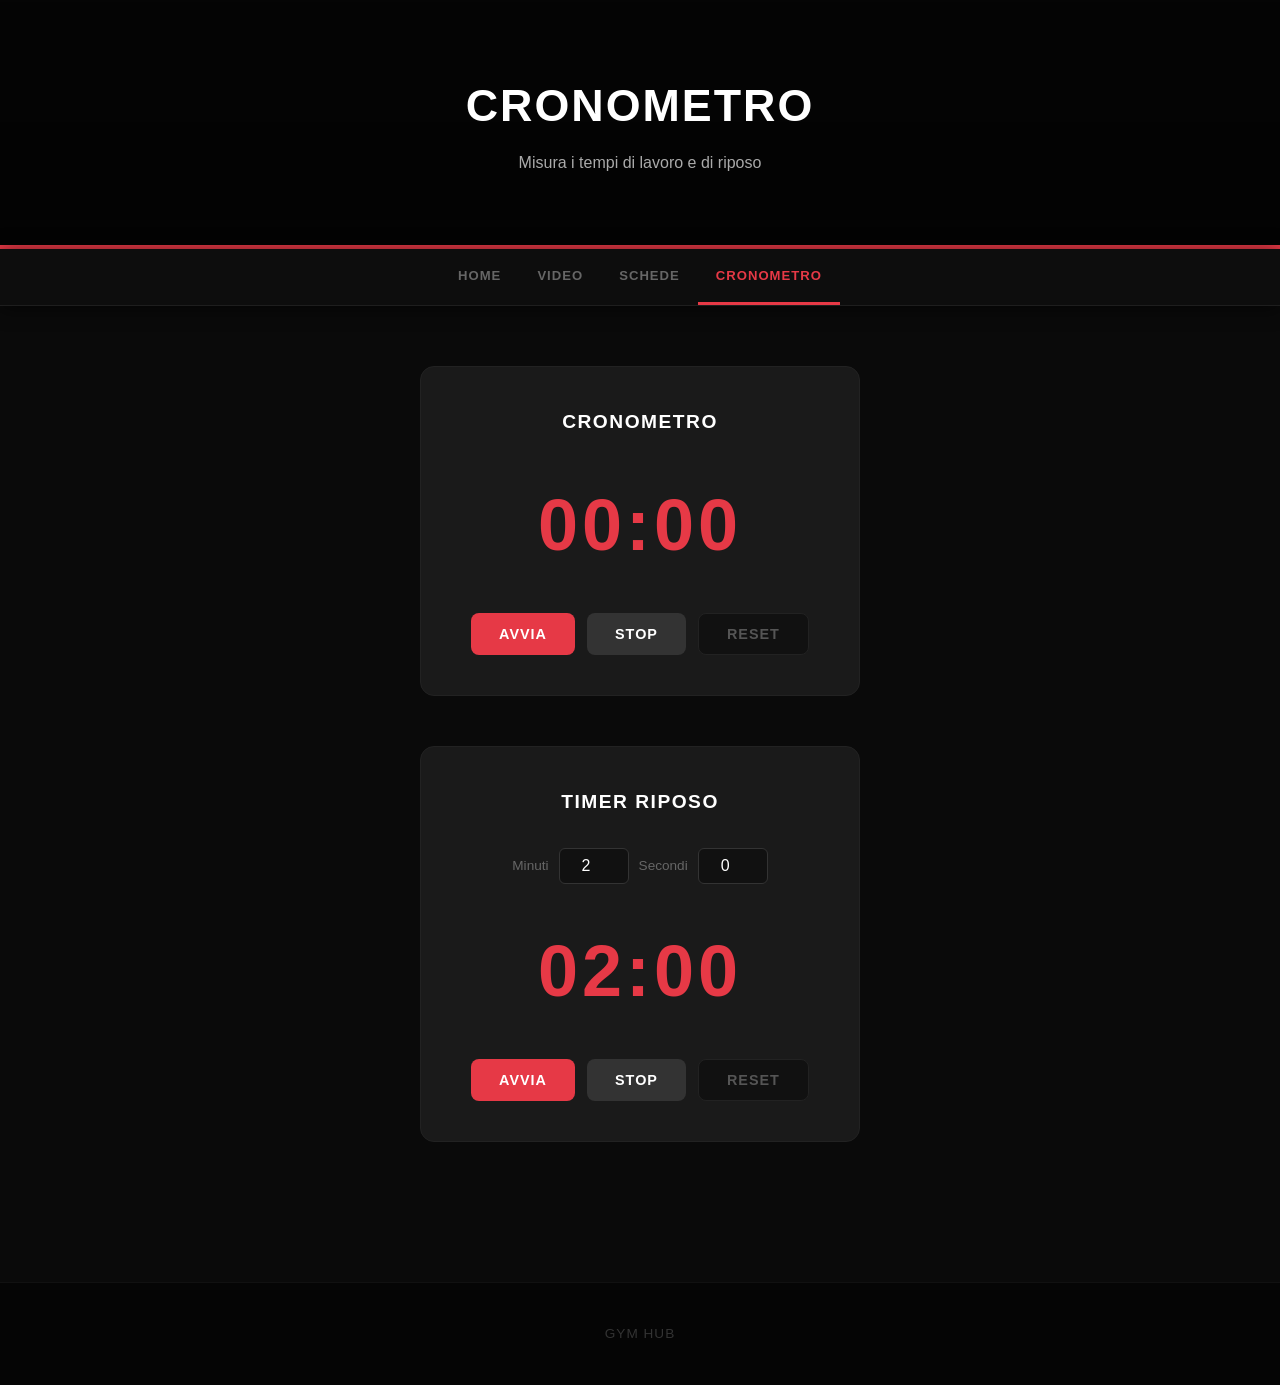
==== cronometro.html @ 0157b134 "Add files via upload" ====
<!DOCTYPE html>
<html lang="it">
<head>
    <meta charset="UTF-8">
    <meta name="viewport" content="width=device-width, initial-scale=1.0">
    <title>Cronometro - Gym Hub</title>
    <link rel="icon" type="image/svg+xml" href="data:image/svg+xml,%3Csvg xmlns%3D%22http%3A%2F%2Fwww.w3.org%2F2000%2Fsvg%22 viewBox%3D%220 0 64 64%22%3E%3Crect width%3D%2264%22 height%3D%2264%22 rx%3D%2210%22 fill%3D%22%230a0a0a%22%2F%3E%3Crect x%3D%2218%22 y%3D%2230%22 width%3D%2228%22 height%3D%224%22 rx%3D%222%22 fill%3D%22%23e63946%22%2F%3E%3Crect x%3D%225%22 y%3D%2222%22 width%3D%228%22 height%3D%2220%22 rx%3D%223%22 fill%3D%22%23e63946%22%2F%3E%3Crect x%3D%2213%22 y%3D%2226%22 width%3D%225%22 height%3D%2212%22 rx%3D%222%22 fill%3D%22%23e63946%22%2F%3E%3Crect x%3D%2246%22 y%3D%2226%22 width%3D%225%22 height%3D%2212%22 rx%3D%222%22 fill%3D%22%23e63946%22%2F%3E%3Crect x%3D%2251%22 y%3D%2222%22 width%3D%228%22 height%3D%2220%22 rx%3D%223%22 fill%3D%22%23e63946%22%2F%3E%3C%2Fsvg%3E">
    <link rel="stylesheet" href="style.css">
    <style>
        /* Contenitore centrale della pagina */
        .crono-wrapper {
            display: flex;
            flex-direction: column;
            align-items: center;
            gap: 50px;
            padding: 20px 0 60px;
        }

        /* Box cronometro e timer */
        .crono-box {
            background: #1a1a1a;
            border: 1px solid #222;
            border-radius: 14px;
            padding: 40px;
            width: 100%;
            max-width: 440px;
            text-align: center;
        }

        .crono-box h2 {
            color: #fff;
            font-size: 1.2rem;
            margin-bottom: 30px;
            text-transform: uppercase;
            letter-spacing: 1.5px;
        }

        /* Display numerico grande */
        .crono-display {
            font-size: 4.5rem;
            font-weight: 700;
            color: #e63946;
            letter-spacing: 4px;
            margin-bottom: 30px;
            font-variant-numeric: tabular-nums;
        }

        /* Pulsanti azione */
        .crono-buttons {
            display: flex;
            gap: 12px;
            justify-content: center;
        }

        .btn-crono {
            padding: 12px 28px;
            border: none;
            border-radius: 8px;
            font-size: 0.9rem;
            font-weight: 700;
            text-transform: uppercase;
            letter-spacing: 1px;
            cursor: pointer;
            transition: all 0.2s;
        }

        .btn-start  { background: #e63946; color: #fff; }
        .btn-start:hover  { background: #c0303c; }

        .btn-stop   { background: #333; color: #fff; }
        .btn-stop:hover   { background: #444; }

        .btn-reset  { background: #111; color: #555; border: 1px solid #222; }
        .btn-reset:hover  { color: #aaa; border-color: #444; }

        /* Sezione impostazione timer riposo */
        .timer-input-row {
            display: flex;
            align-items: center;
            justify-content: center;
            gap: 10px;
            margin-bottom: 30px;
        }

        .timer-input-row label {
            color: #666;
            font-size: 0.85rem;
        }

        .timer-input-row input {
            width: 70px;
            padding: 8px 10px;
            background: #111;
            border: 1px solid #333;
            border-radius: 6px;
            color: #fff;
            font-size: 1rem;
            text-align: center;
        }

        /* Messaggio di fine timer */
        .timer-alert {
            display: none;
            background: #e63946;
            color: #fff;
            padding: 10px 20px;
            border-radius: 8px;
            font-weight: 700;
            margin-bottom: 20px;
            font-size: 0.95rem;
        }
    </style>
</head>
<body>

<header>
    <div class="logo-row">
        <h1>Cronometro</h1>
    </div>
    <p>Misura i tempi di lavoro e di riposo</p>
</header>

<nav>
    <ul>
        <li><a href="index.html">Home</a></li>
        <li><a href="video.html">Video</a></li>
        <li><a href="schede.html">Schede</a></li>
        <li><a href="cronometro.html" class="active">Cronometro</a></li>
    </ul>
</nav>

<main>
    <div class="crono-wrapper">

        <!-- ==============================
             CRONOMETRO
        ============================== -->
        <div class="crono-box">
            <h2>Cronometro</h2>

            <!-- Il testo viene aggiornato da JavaScript -->
            <div class="crono-display" id="cronoDisplay">00:00</div>

            <div class="crono-buttons">
                <button class="btn-crono btn-start" onclick="cronoStart()">Avvia</button>
                <button class="btn-crono btn-stop"  onclick="cronoStop()">Stop</button>
                <button class="btn-crono btn-reset" onclick="cronoReset()">Reset</button>
            </div>
        </div>


        <!-- ==============================
             TIMER RIPOSO
        ============================== -->
        <div class="crono-box">
            <h2>Timer Riposo</h2>

            <!-- Avviso visivo quando il tempo scade -->
            <div class="timer-alert" id="timerAlert">⏰ Tempo scaduto!</div>

            <div class="timer-input-row">
                <label for="timerMinuti">Minuti</label>
                <input type="number" id="timerMinuti" value="2" min="0" max="59">
                <label for="timerSecondi">Secondi</label>
                <input type="number" id="timerSecondi" value="0" min="0" max="59">
            </div>

            <div class="crono-display" id="timerDisplay">02:00</div>

            <div class="crono-buttons">
                <button class="btn-crono btn-start" onclick="timerStart()">Avvia</button>
                <button class="btn-crono btn-stop"  onclick="timerStop()">Stop</button>
                <button class="btn-crono btn-reset" onclick="timerReset()">Reset</button>
            </div>
        </div>

    </div>
</main>

<footer>
    <p>Gym Hub</p>
</footer>

<script>

    /* ==============================
       CRONOMETRO
       Conta i secondi dall'avvio.
       setInterval chiama una funzione ogni N millisecondi.
    ============================== */
    var cronoSeconds  = 0;   /* secondi totali trascorsi */
    var cronoInterval = null; /* ID dell'intervallo attivo (null = fermo) */

    function cronoStart() {
        /* Evita di avviare più intervalli contemporaneamente */
        if (cronoInterval !== null) return;

        cronoInterval = setInterval(function() {
            cronoSeconds++;
            cronoDisplay.textContent = formatTime(cronoSeconds);
        }, 1000);
    }

    function cronoStop() {
        clearInterval(cronoInterval);
        cronoInterval = null;
    }

    function cronoReset() {
        cronoStop();
        cronoSeconds = 0;
        document.getElementById('cronoDisplay').textContent = '00:00';
    }


    /* ==============================
       TIMER RIPOSO
       Conta alla rovescia dal valore impostato.
    ============================== */
    var timerSeconds  = 0;    /* secondi rimanenti */
    var timerInterval = null;

    function timerStart() {
        /* Evita di avviare più intervalli contemporaneamente */
        if (timerInterval !== null) return;

        /* Legge i valori dai campi input al momento dell'avvio */
        var min = parseInt(document.getElementById('timerMinuti').value)  || 0;
        var sec = parseInt(document.getElementById('timerSecondi').value) || 0;

        /* Usa il valore corrente solo se il timer non era già partito */
        if (timerSeconds === 0) {
            timerSeconds = (min * 60) + sec;
        }

        /* Nasconde eventuale avviso precedente */
        document.getElementById('timerAlert').style.display = 'none';

        timerInterval = setInterval(function() {
            timerSeconds--;
            document.getElementById('timerDisplay').textContent = formatTime(timerSeconds);

            if (timerSeconds <= 0) {
                /* Il timer è scaduto: ferma l'intervallo e mostra l'avviso */
                clearInterval(timerInterval);
                timerInterval = null;
                timerSeconds  = 0;
                document.getElementById('timerAlert').style.display = 'block';
            }
        }, 1000);
    }

    function timerStop() {
        clearInterval(timerInterval);
        timerInterval = null;
    }

    function timerReset() {
        timerStop();
        timerSeconds = 0;
        document.getElementById('timerAlert').style.display = 'none';

        /* Torna al valore impostato nei campi */
        var min = parseInt(document.getElementById('timerMinuti').value)  || 0;
        var sec = parseInt(document.getElementById('timerSecondi').value) || 0;
        document.getElementById('timerDisplay').textContent = formatTime((min * 60) + sec);
    }


    /* ==============================
       UTILITY
       Converte secondi totali in MM:SS
    ============================== */
    function formatTime(totalSeconds) {
        var m = Math.floor(totalSeconds / 60);
        var s = totalSeconds % 60;
        /* padStart aggiunge uno zero davanti se il numero ha una sola cifra */
        return String(m).padStart(2, '0') + ':' + String(s).padStart(2, '0');
    }

</script>

</body>
</html>
---- style.css ----
* {
    margin: 0;
    padding: 0;
    box-sizing: border-box;
}

html, body {
    overflow-x: hidden;
    overscroll-behavior-x: none;
}

body {
    font-family: 'Segoe UI', Tahoma, Geneva, Verdana, sans-serif;
    background-color: #0a0a0a;
    color: #e0e0e0;
    line-height: 1.6;
}

/* ==============================
   HEADER (Stile uniforme per tutte le pagine)
============================== */
header {
    position: relative;
    padding: 70px 20px;
    background:
        linear-gradient(to bottom, rgba(0,0,0,0.55) 0%, rgba(0,0,0,0.75) 100%),
        url('https://images.unsplash.com/photo-1534438327276-14e5300c3a48?w=1400&auto=format&fit=crop&q=80') center center / cover no-repeat;
    border-bottom: 4px solid #e63946;
    text-align: center;
}

header .logo-row {
    display: flex;
    align-items: center;
    justify-content: center;
    gap: 18px;
    margin-bottom: 8px;
}

header h1 {
    color: #fff; /* Cambiato in bianco come nella pagina video */
    font-size: 2.8rem;
    text-transform: uppercase;
    letter-spacing: 2px;
    margin-bottom: 0;
}

header p {
    color: #aaa;
    margin-top: 8px;
    font-size: 1rem;
}

/* ==============================
   NAV
============================== */
nav {
    background: #0d0d0d;
    padding: 0 20px;
    position: sticky;
    top: 0;
    z-index: 1000;
    border-bottom: 1px solid #1e1e1e;
    box-shadow: 0 2px 20px rgba(0,0,0,0.6);
}

nav ul {
    display: flex;
    justify-content: center;
    list-style: none;
    flex-wrap: wrap;
    max-width: 1200px;
    margin: 0 auto;
}

nav a {
    color: #666;
    text-decoration: none;
    font-weight: 600;
    font-size: 0.82rem;
    text-transform: uppercase;
    letter-spacing: 1px;
    display: block;
    padding: 16px 18px;
    border-bottom: 3px solid transparent;
    transition: color 0.2s, border-color 0.2s;
}

nav a:hover {
    color: #fff;
    border-bottom-color: #333;
}

nav a.active {
    color: #e63946;
    border-bottom-color: #e63946;
}

/* ==============================
   MAIN LAYOUT
============================== */
main {
    max-width: 1200px;
    margin: 40px auto;
    padding: 0 20px;
}

/* ==============================
   HERO (homepage)
============================== */
.hero {
    text-align: center;
    margin-bottom: 50px;
}

.hero h2 {
    font-size: 2rem;
    color: #fff;
    margin-bottom: 12px;
}

.hero p {
    color: #aaa;
    max-width: 600px;
    margin: 0 auto;
}

/* ==============================
   TITOLI DI SEZIONE
============================== */
.section-title {
    border-left: 5px solid #e63946;
    padding-left: 15px;
    margin: 50px 0 10px;
    color: #fff;
    font-size: 1.6rem;
}

.section-desc {
    color: #888;
    margin-bottom: 25px;
    margin-top: 5px;
}

.section-divider {
    border: none;
    border-top: 1px solid #1e1e1e;
    margin: 60px 0 0;
}

/* ==============================
   ETICHETTA SEZIONE HOMEPAGE
============================== */
.home-section-label {
    color: #444;
    font-size: 0.7rem;
    text-transform: uppercase;
    letter-spacing: 2px;
    font-weight: 700;
    margin: 48px 0 16px;
    display: flex;
    align-items: center;
    gap: 12px;
}

.home-section-label::after {
    content: '';
    flex: 1;
    height: 1px;
    background: #1e1e1e;
}

/* ==============================
   GRIGLIA VIDEO / CARD
============================== */
.video-grid {
    display: grid;
    grid-template-columns: repeat(auto-fit, minmax(300px, 1fr));
    gap: 24px;
}

.card-grid {
    display: grid;
    grid-template-columns: repeat(auto-fit, minmax(260px, 1fr));
    gap: 20px;
}

/* ==============================
   VIDEO CARD
============================== */
.video-card {
    background: #1a1a1a;
    border-radius: 10px;
    overflow: hidden;
    border: 1px solid #222;
    transition: all 0.3s ease;
}

.video-card:hover {
    transform: translateY(-5px);
    border-color: #e63946;
    box-shadow: 0 10px 30px rgba(230, 57, 70, 0.08);
}

.video-card iframe {
    width: 100%;
    height: 200px;
    display: block;
    background: #000;
}

.card-content {
    padding: 18px 20px;
}

.card-content h3 {
    font-size: 0.95rem;
    color: #fff;
    margin-bottom: 6px;
    line-height: 1.4;
}

.card-content p {
    color: #666;
    font-size: 0.85rem;
}

/* ==============================
   INFO CARD (homepage)
============================== */
a.info-card {
    display: block;
    text-decoration: none;
    color: inherit;
    background: #1a1a1a;
    border-radius: 10px;
    border: 1px solid #222;
    padding: 28px 24px;
    transition: all 0.3s ease;
}

a.info-card:hover {
    transform: translateY(-5px);
    border-color: #e63946;
    box-shadow: 0 10px 30px rgba(230, 57, 70, 0.08);
}

.info-card .card-icon {
    font-size: 2rem;
    margin-bottom: 14px;
    display: block;
}

.info-card h3 {
    color: #fff;
    margin-bottom: 8px;
    font-size: 1.1rem;
}

.info-card p {
    color: #666;
    font-size: 0.88rem;
    line-height: 1.55;
}

.info-card .card-arrow {
    display: block;
    margin-top: 16px;
    color: #333;
    font-size: 0.8rem;
    font-weight: 700;
    text-transform: uppercase;
    letter-spacing: 1px;
    transition: color 0.2s;
}

a.info-card:hover .card-arrow {
    color: #e63946;
}

/* ==============================
   FOOTER
============================== */
footer {
    text-align: center;
    padding: 40px;
    background: #050505;
    margin-top: 80px;
    color: #333;
    border-top: 1px solid #111;
    font-size: 0.85rem;
    letter-spacing: 1px;
    text-transform: uppercase;
}
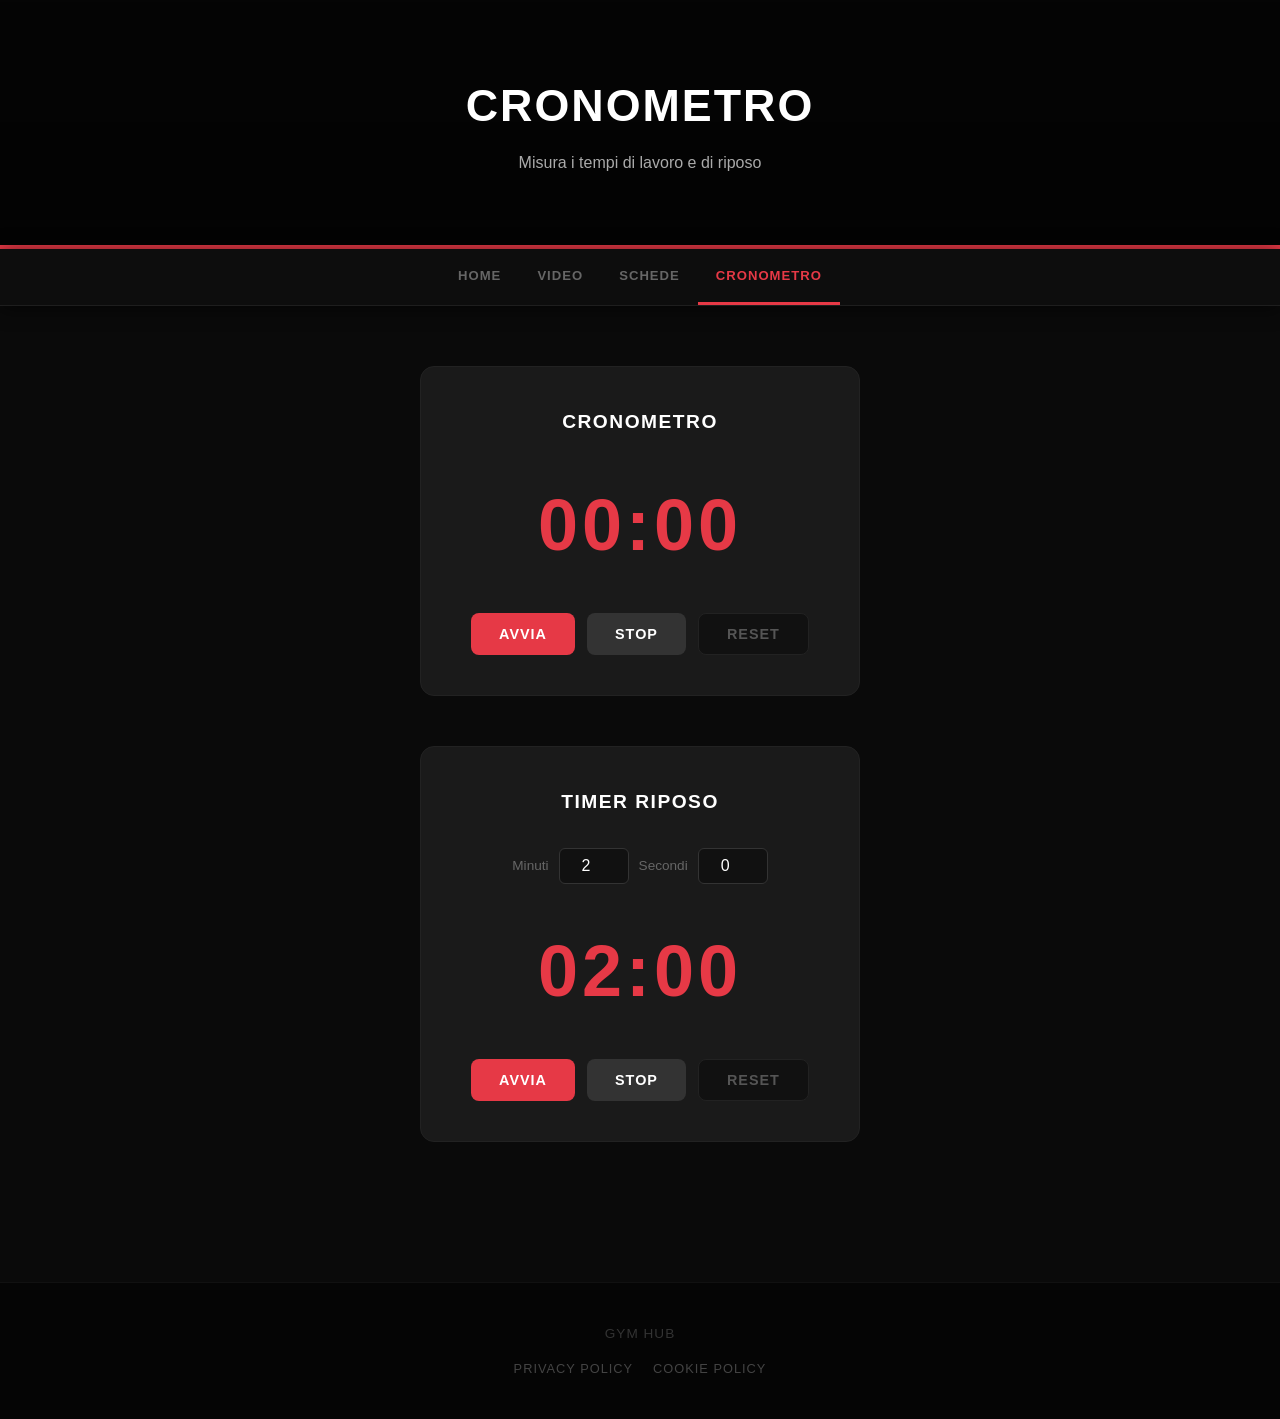
==== commit b97b4436: "Add files via upload" ====
--- a/cronometro.html
+++ b/cronometro.html
@@ -179,6 +179,11 @@
 
 <footer>
     <p>Gym Hub</p>
+    <div class="footer-links">
+        <a href="https://www.iubenda.com/privacy-policy/30016812" class="iubenda-white iubenda-noiframe iubenda-embed" title="Privacy Policy">Privacy Policy</a>
+        <a href="https://www.iubenda.com/privacy-policy/30016812/cookie-policy" class="iubenda-white iubenda-noiframe iubenda-embed" title="Cookie Policy">Cookie Policy</a>
+    </div>
+    <script type="text/javascript">(function (w,d) {var loader = function () {var s = d.createElement("script"), tag = d.getElementsByTagName("script")[0]; s.src="https://cdn.iubenda.com/iubenda.js"; tag.parentNode.insertBefore(s,tag);}; if(w.addEventListener){w.addEventListener("load", loader, false);}else if(w.attachEvent){w.attachEvent("onload", loader);}else{w.onload = loader;}})(window, document);</script>
 </footer>
 
 <script>
--- a/style.css
+++ b/style.css
@@ -292,3 +292,27 @@
     letter-spacing: 1px;
     text-transform: uppercase;
 }
+
+/* ==============================
+   FOOTER POLICY LINKS
+============================== */
+.footer-links {
+    margin-top: 14px;
+    display: flex;
+    justify-content: center;
+    gap: 20px;
+    flex-wrap: wrap;
+}
+
+.footer-links a {
+    color: #444;
+    font-size: 0.8rem;
+    text-decoration: none;
+    text-transform: uppercase;
+    letter-spacing: 1px;
+    transition: color 0.2s;
+}
+
+.footer-links a:hover {
+    color: #e63946;
+}
